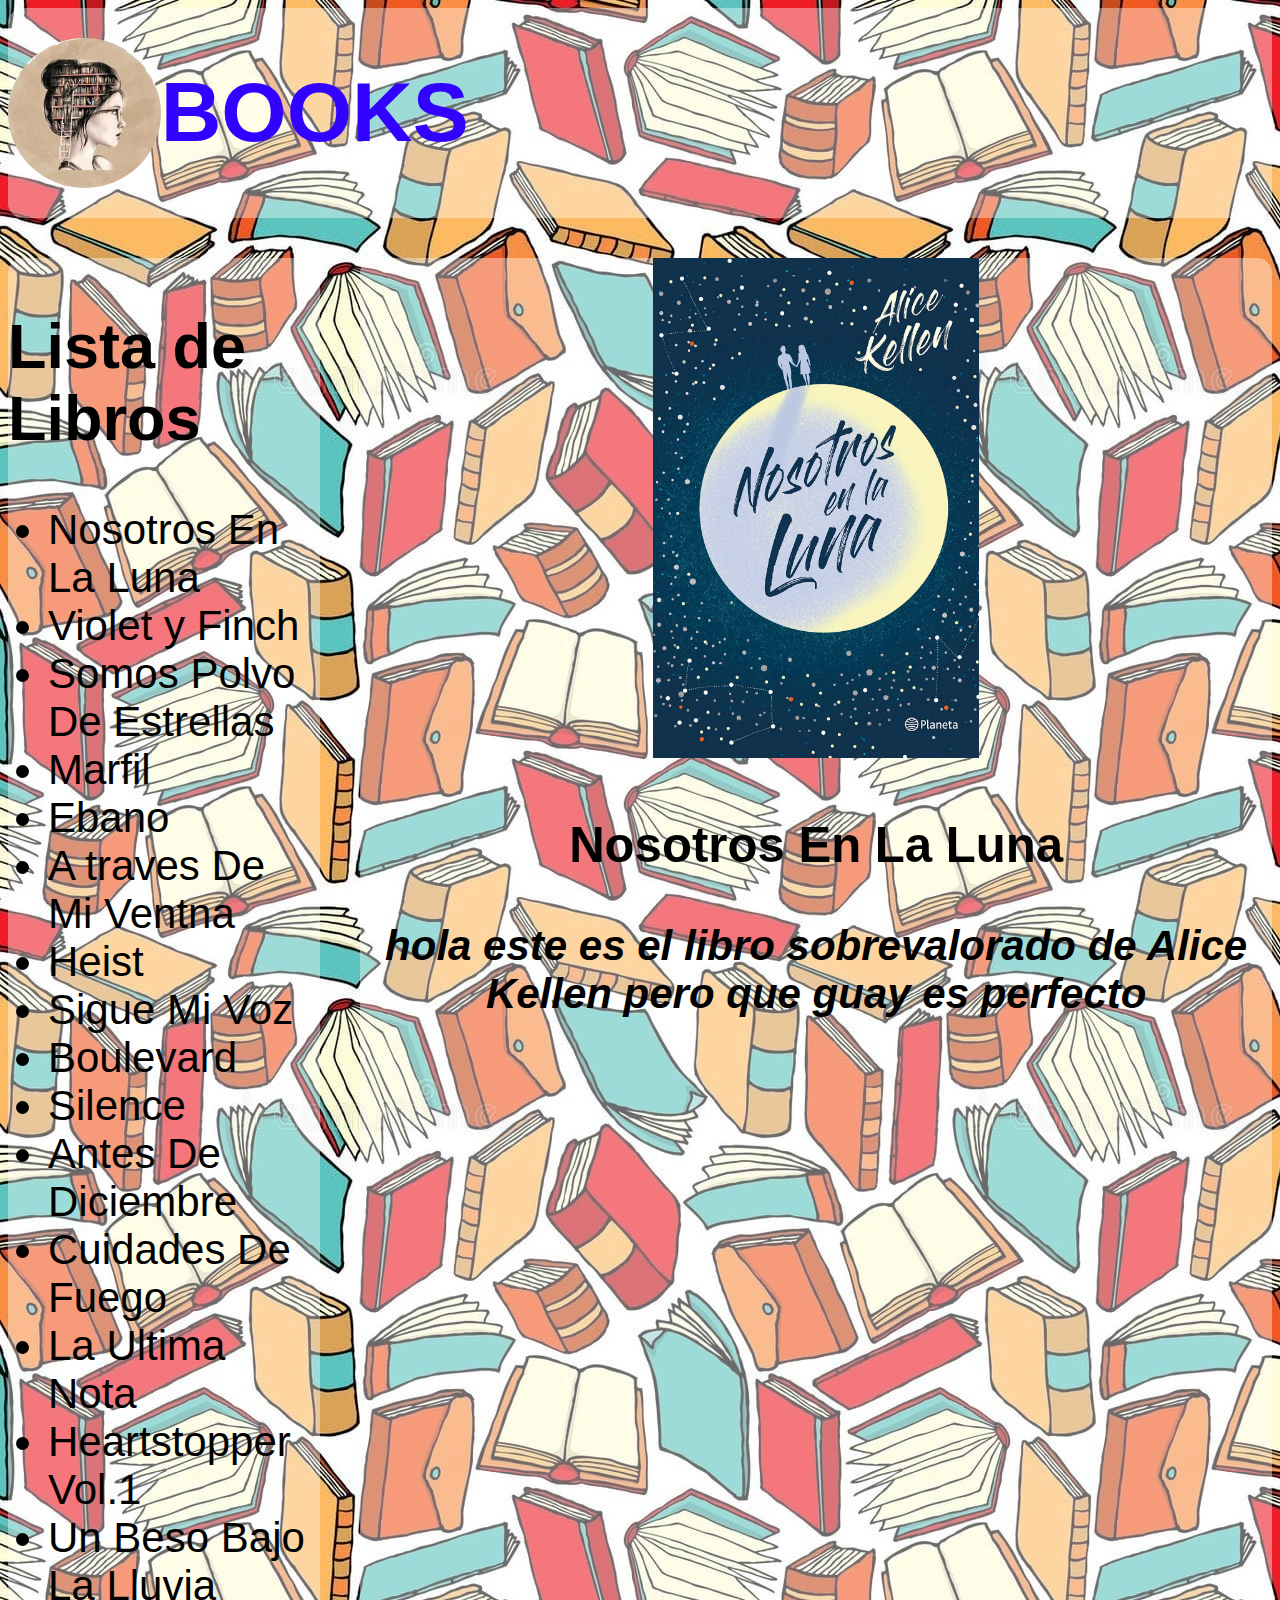
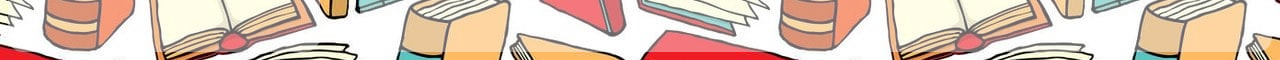
==== index.html @ a20a90fb "cambio7" ====
<!DOCTYPE html>
<html lang="es">
<head>
    <meta charset="UTF-8">
    <meta http-equiv="X-UA-Compatible" content="IE=edge">
    <meta name="viewport" content="width=device-width, initial-scale=1.0">
    <title>15 libros que tienes que Leer </title>
</head>
<body style="background-image: url( 'imagenes/fondo.2.jpeg');font-size: 42px; font-family: Impact, Haettenschweiler, 'Arial Narrow Bold', sans-serif; color: rgb(0, 0, 0);"  >
    <header style="background-color: rgba(255, 255, 255, 0.400); border-radius: 15px; margin-bottom: 40px;" >
        <div style="display: flex ;align-items:center ">
           <img src="imagenes/logo.jpeg" alt="logo" height="150"style="border-radius:50%";>
            <h1 style="color:rgb(49, 2, 255) ;"> BOOKS  </h1>
        </div>
    </header>
    <div  style="display:flex ;">
        <div style="background-color: rgba(255, 255, 255, 0.400);border-radius: 15px; margin-right: 40px;" >
           <h2> Lista de Libros </h2>
            <ul>
                <li>Nosotros En La Luna</li>
                <li>Violet y Finch</li>
                <li>Somos Polvo De Estrellas</li>
                <li>Marfil</li>
                <li>Ebano</li>
                <li>A traves De Mi Ventna</li>
                <li>Heist</li>
                <li>Sigue Mi Voz</li>
                <li>Boulevard</li>
                <li>Silence</li>
                <li>Antes De Diciembre</li>
                <li>Cuidades De Fuego</li>
                <li>La Ultima Nota</li>
                <li>Heartstopper Vol.1</li>
                <li>Un Beso Bajo La Lluvia</li>
            </ul>
        </div>
        <div style="background-color: rgba(255, 255, 255, 0.400) ;border-radius: 15px; text-align: center;"  >
            <img src="imagenes/nosotros en la luna.jpeg" alt="caja del juego" height="500">
            <br>
            <h3>Nosotros En La Luna</h3>
            <p> <b><i> hola este es el libro sobrevalorado de Alice Kellen pero que guay es perfecto </i></b> </p>
        </div>
    </div>
    </body>
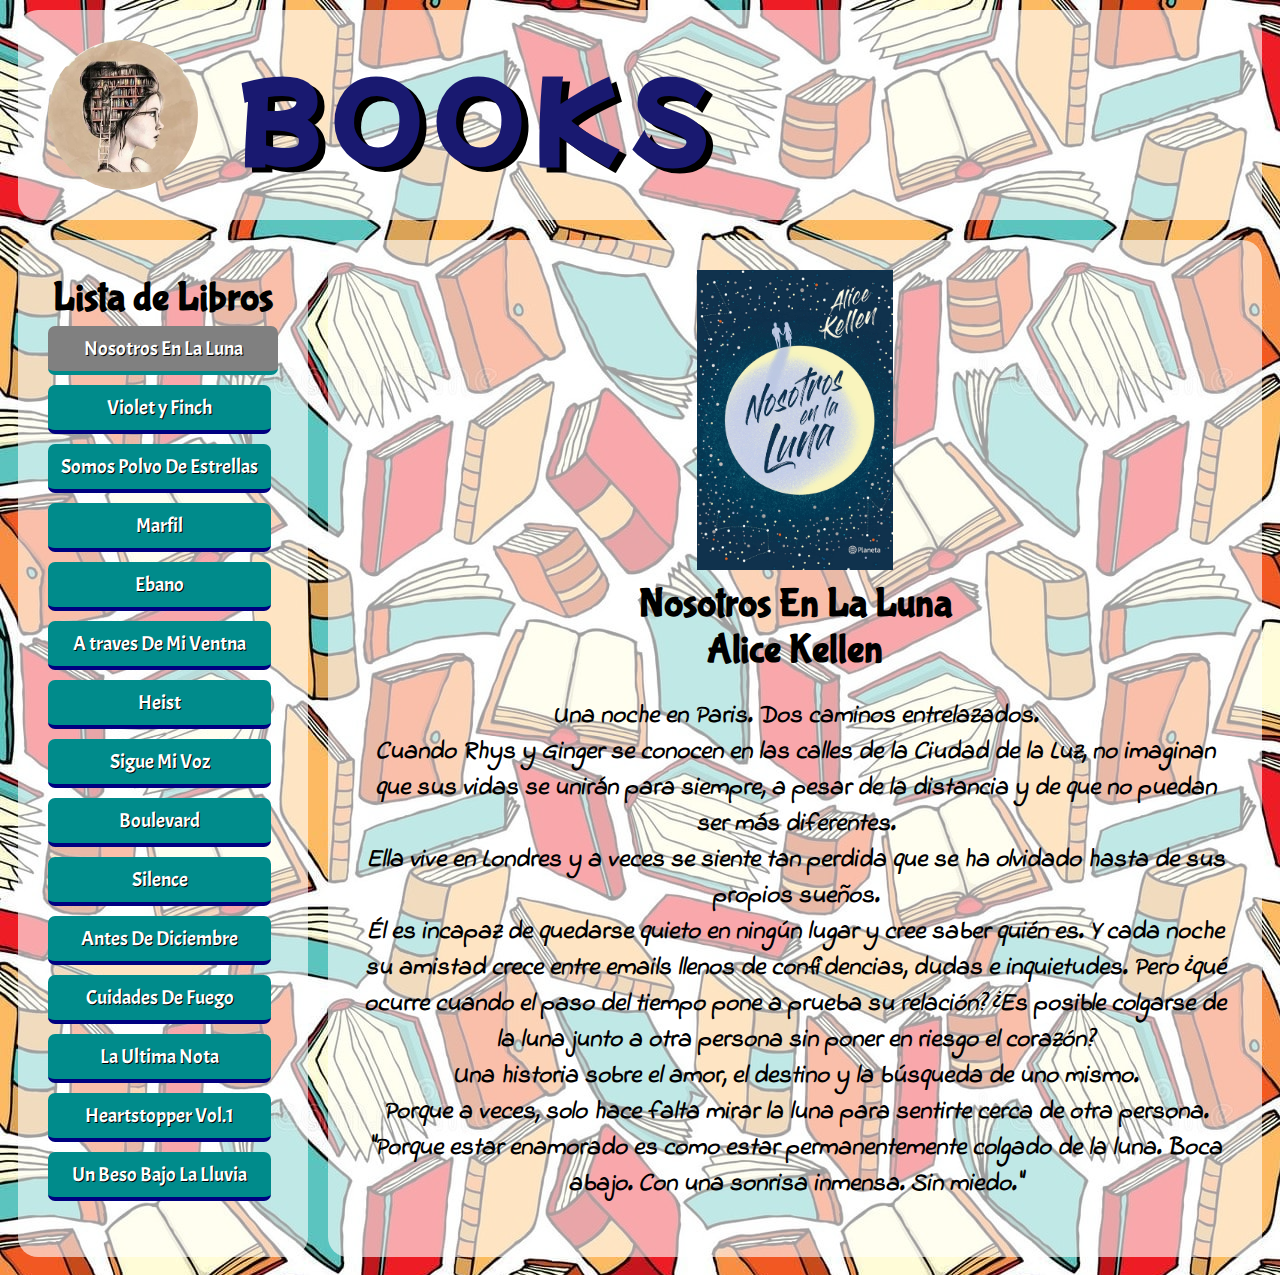
==== commit af04aea6: "cambio8" ====
--- a/index.html
+++ b/index.html
@@ -4,41 +4,47 @@
     <meta charset="UTF-8">
     <meta http-equiv="X-UA-Compatible" content="IE=edge">
     <meta name="viewport" content="width=device-width, initial-scale=1.0">
-    <title>15 libros que tienes que Leer </title>
+    <title>Libros interesntes  </title>
+    <link rel="stylesheet" href="css/estilos.css">
 </head>
-<body style="background-image: url( 'imagenes/fondo.2.jpeg');font-size: 42px; font-family: Impact, Haettenschweiler, 'Arial Narrow Bold', sans-serif; color: rgb(0, 0, 0);"  >
-    <header style="background-color: rgba(255, 255, 255, 0.400); border-radius: 15px; margin-bottom: 40px;" >
-        <div style="display: flex ;align-items:center ">
-           <img src="imagenes/logo.jpeg" alt="logo" height="150"style="border-radius:50%";>
-            <h1 style="color:rgb(49, 2, 255) ;"> BOOKS  </h1>
+<body  >
+    <header class="fondo-interno" >
+        <div class="centro" >
+            <img id="logo" src="imagenes/logo.jpeg" alt="logo">
+            <h1  id="titulo" > BOOKS  </h1>
         </div>
     </header>
-    <div  style="display:flex ;">
-        <div style="background-color: rgba(255, 255, 255, 0.400);border-radius: 15px; margin-right: 40px;" >
+    <div  id="contenido-principal">
+        <div id="lista" class="fondo-interno" >
            <h2> Lista de Libros </h2>
-            <ul>
-                <li>Nosotros En La Luna</li>
-                <li>Violet y Finch</li>
-                <li>Somos Polvo De Estrellas</li>
-                <li>Marfil</li>
-                <li>Ebano</li>
-                <li>A traves De Mi Ventna</li>
-                <li>Heist</li>
-                <li>Sigue Mi Voz</li>
-                <li>Boulevard</li>
-                <li>Silence</li>
-                <li>Antes De Diciembre</li>
-                <li>Cuidades De Fuego</li>
-                <li>La Ultima Nota</li>
-                <li>Heartstopper Vol.1</li>
-                <li>Un Beso Bajo La Lluvia</li>
-            </ul>
+                <button class=" selec">Nosotros En La Luna</button>
+                <button>Violet y Finch</button>
+                <button>Somos Polvo De Estrellas</button>
+                <button>Marfil</button>
+                <button>Ebano</button>
+                <button>A traves De Mi Ventna</button>
+                <button>Heist</button>
+                <button>Sigue Mi Voz</button>
+                <button>Boulevard</button>
+                <button>Silence</button>
+                <button>Antes De Diciembre</button>
+                <button>Cuidades De Fuego</button>
+                <button>La Ultima Nota</button>
+                <button>Heartstopper Vol.1</button>
+                <button>Un Beso Bajo La Lluvia</button>
         </div>
-        <div style="background-color: rgba(255, 255, 255, 0.400) ;border-radius: 15px; text-align: center;"  >
-            <img src="imagenes/nosotros en la luna.jpeg" alt="caja del juego" height="500">
+        <div id="libro-seleccionado" class="fondo-interno"  >
+            <img src="imagenes/nosotros en la luna.jpeg" alt="caja del juego"  height="300">
             <br>
-            <h3>Nosotros En La Luna</h3>
-            <p> <b><i> hola este es el libro sobrevalorado de Alice Kellen pero que guay es perfecto </i></b> </p>
+            <h3>Nosotros En La Luna 
+                <br> Alice Kellen
+            </h3>
+            <p> <b> <i> Una noche en Paris. Dos caminos entrelazados. <br> Cuando Rhys y Ginger se conocen en las calles de la Ciudad de la Luz, no imaginan que sus vidas se unirán para siempre, a pesar de la distancia y de que no puedan ser más diferentes.
+              <br>  Ella vive en Londres y a veces se siente tan perdida que se ha olvidado hasta de sus propios sueños. <br> Él es incapaz de quedarse quieto en ningún lugar y cree saber quién es. Y cada noche su amistad crece entre emails llenos de confidencias, dudas e inquietudes.
+                Pero ¿qué ocurre cuando el paso del tiempo pone a prueba su relación? ¿Es posible colgarse de la luna junto a otra persona sin poner en riesgo el corazón? <br> Una historia sobre el amor, el destino y la búsqueda de uno mismo.
+               <br> Porque a veces, solo hace falta mirar la luna para sentirte cerca de otra persona.
+               <br> "Porque estar enamorado es como estar permanentemente colgado de la luna. Boca abajo. Con una sonrisa inmensa. Sin miedo."  </i></b> </p>
         </div>
     </div>
-    </body>+    </body>
+</html>--- a/css/estilos.css
+++ b/css/estilos.css
@@ -0,0 +1,93 @@
+@import url('https://fonts.googleapis.com/css2?family=Bubblegum+Sans&display=swap');
+@import url('https://fonts.googleapis.com/css2?family=Acme&display=swap');
+@import url('https://fonts.googleapis.com/css2?family=Mochiy+Pop+One&display=swap');
+@import url('https://fonts.googleapis.com/css2?family=Indie+Flower&display=swap');
+
+#contenido-principal{  
+    display: flex; 
+    align-items: stretch;
+}
+
+.centro{  
+    display: flex; 
+    align-items: center; 
+}
+
+body{ 
+    background-image: url( '../imagenes/fondo.2.jpeg'); 
+    font-size: 25px;
+}
+
+#titulo{ 
+    font-family: 'Mochiy Pop One', sans-serif;
+    align-items:center;
+    color:midnightblue; 
+    text-shadow: 7px 5px black;
+    font-size: 100px;
+    margin: 0px;
+    letter-spacing: 10px;
+}
+
+#logo {
+    width: 150px;  
+    height: 150px; 
+    border-radius: 50%;
+    margin-right: 40px;
+}
+
+#lista { 
+    min-width: 230px;
+    text-align: center;
+} 
+
+#lista button{ 
+    background-color:darkcyan;
+    color:white;
+    display: block; 
+    margin-bottom: 10px; 
+    width: 97%;
+    font-family: 'Acme', sans-serif;
+    text-shadow: 1px 1px black;
+    font-size: 20px;
+    padding: 10px;
+    border-style: none;
+    border-bottom-style: solid;
+    border-width: 4px;
+    border-color:navy;
+    border-radius: 7px;
+    transition: .7s;
+    cursor: pointer;
+}
+
+#lista button:hover,
+#lista button.selec { 
+    background-color:grey;
+    border-color:darkcyan;
+    width:100% ;
+    transition: .7s ;
+}
+
+
+h2, h3{ 
+    font-family: 'Bubblegum Sans', cursive; 
+    color:black; 
+    font-size: 40px;
+    margin: 5px;
+}
+
+div p b i {
+    font-family: 'Indie Flower', cursive;
+    color: rgb(0, 0, 0);
+    text-align: center; 
+}
+
+#libro-seleccionado{
+    text-align: center;   
+}
+
+.fondo-interno{ 
+    background-color: rgba(255, 255, 255, 0.616); 
+    margin: 10PX; 
+    padding: 30px; 
+    border-radius: 20px; 
+} 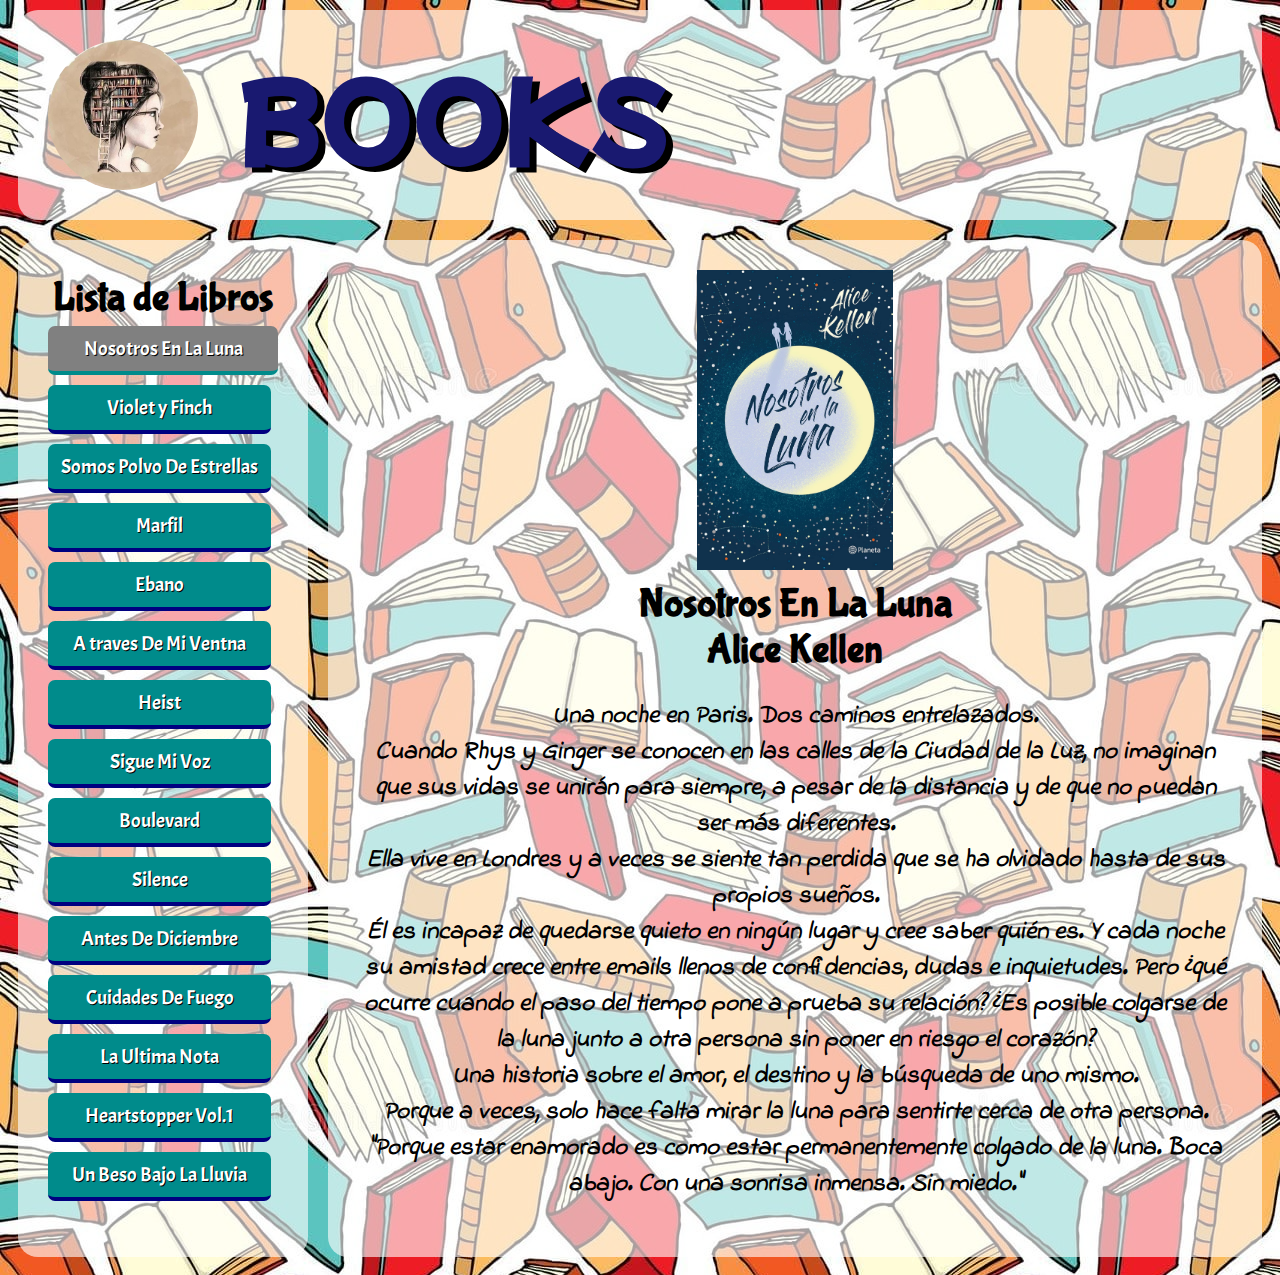
==== commit f225b0c7: "cambio9" ====
--- a/index.html
+++ b/index.html
@@ -34,7 +34,7 @@
                 <button>Un Beso Bajo La Lluvia</button>
         </div>
         <div id="libro-seleccionado" class="fondo-interno"  >
-            <img src="imagenes/nosotros en la luna.jpeg" alt="caja del juego"  height="300">
+            <img src="imagenes/nosotros en la luna.jpeg" alt="caja del juego" class=" imagenes" >
             <br>
             <h3>Nosotros En La Luna 
                 <br> Alice Kellen
--- a/css/estilos.css
+++ b/css/estilos.css
@@ -25,7 +25,12 @@
     text-shadow: 7px 5px black;
     font-size: 100px;
     margin: 0px;
-    letter-spacing: 10px;
+    transition:0.5s ;
+}
+
+#titulo:hover{
+    letter-spacing: 10px; 
+    transition:0.5s ;
 }
 
 #logo {
@@ -81,6 +86,8 @@
     text-align: center; 
 }
 
+.imagenes{ height: 300px;}
+
 #libro-seleccionado{
     text-align: center;   
 }
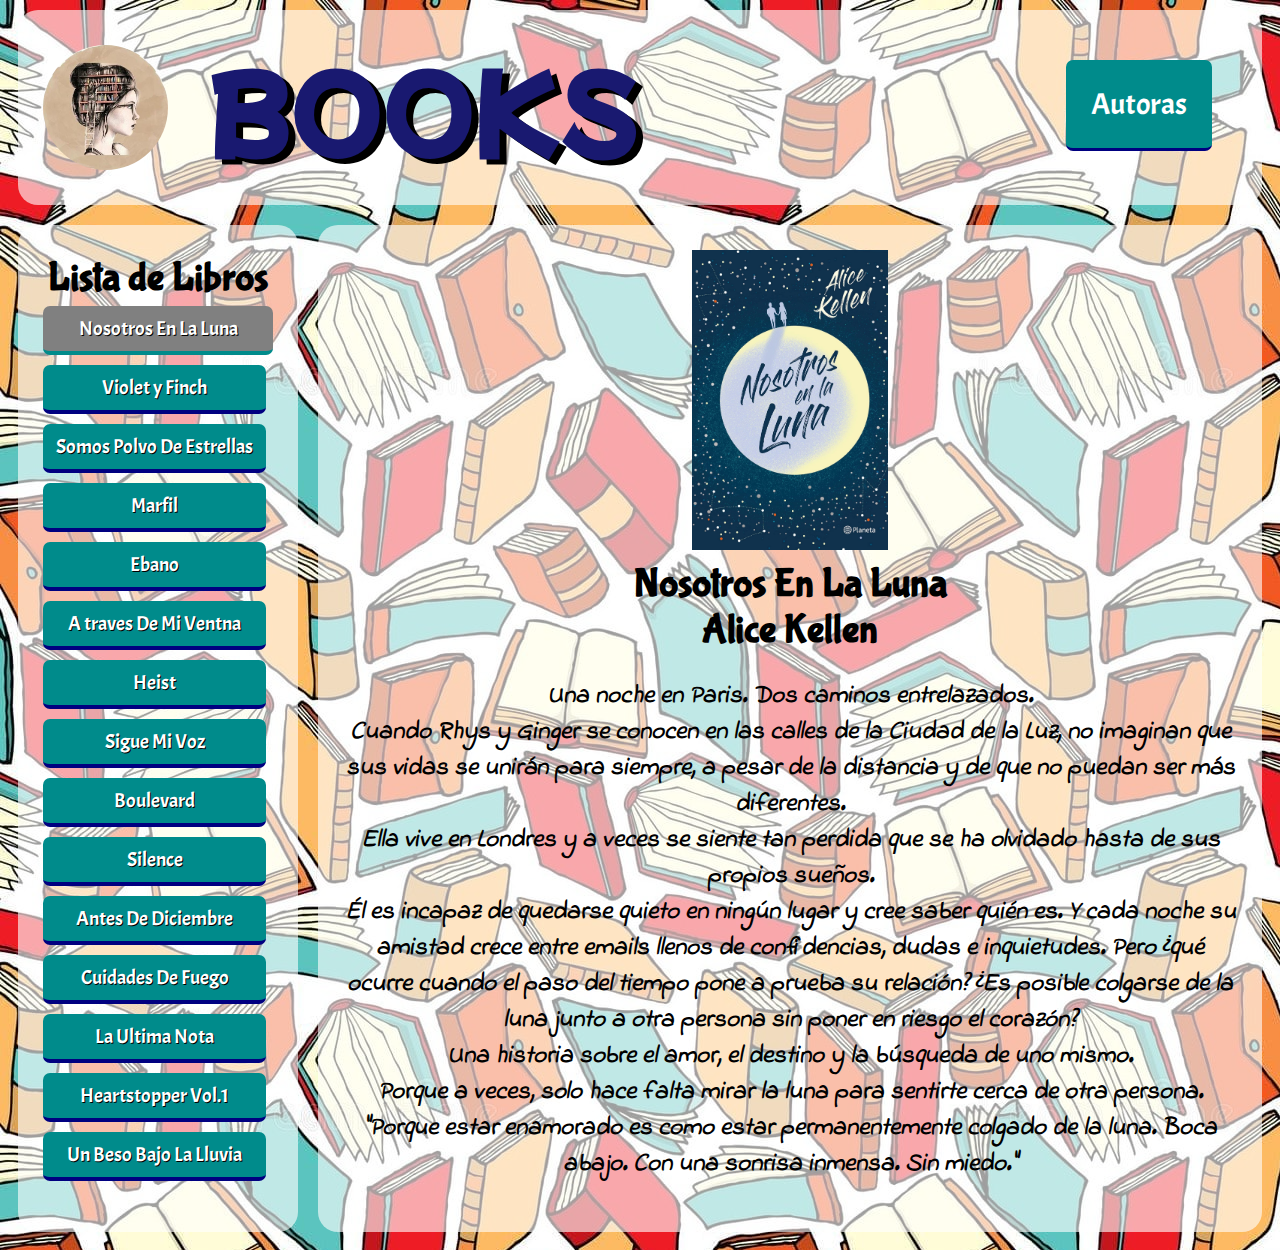
==== commit 75541f77: "210722" ====
--- a/index.html
+++ b/index.html
@@ -9,9 +9,12 @@
 </head>
 <body  >
     <header class="fondo-interno" >
-        <div class="centro" >
+        <a href="" class="centrado" >
             <img id="logo" src="imagenes/logo.jpeg" alt="logo">
             <h1  id="titulo" > BOOKS  </h1>
+        </a>
+        <div id="ligs">
+            <a href="vistas/cajas.html" class="centrado" > Autoras</a>
         </div>
     </header>
     <div  id="contenido-principal">
@@ -36,9 +39,9 @@
         <div id="libro-seleccionado" class="fondo-interno"  >
             <img src="imagenes/nosotros en la luna.jpeg" alt="caja del juego" class=" imagenes" >
             <br>
-            <h3>Nosotros En La Luna 
+            <h2>Nosotros En La Luna 
                 <br> Alice Kellen
-            </h3>
+            </h2>
             <p> <b> <i> Una noche en Paris. Dos caminos entrelazados. <br> Cuando Rhys y Ginger se conocen en las calles de la Ciudad de la Luz, no imaginan que sus vidas se unirán para siempre, a pesar de la distancia y de que no puedan ser más diferentes.
               <br>  Ella vive en Londres y a veces se siente tan perdida que se ha olvidado hasta de sus propios sueños. <br> Él es incapaz de quedarse quieto en ningún lugar y cree saber quién es. Y cada noche su amistad crece entre emails llenos de confidencias, dudas e inquietudes.
                 Pero ¿qué ocurre cuando el paso del tiempo pone a prueba su relación? ¿Es posible colgarse de la luna junto a otra persona sin poner en riesgo el corazón? <br> Una historia sobre el amor, el destino y la búsqueda de uno mismo.
--- a/css/estilos.css
+++ b/css/estilos.css
@@ -3,19 +3,32 @@
 @import url('https://fonts.googleapis.com/css2?family=Mochiy+Pop+One&display=swap');
 @import url('https://fonts.googleapis.com/css2?family=Indie+Flower&display=swap');
 
-#contenido-principal{  
-    display: flex; 
-    align-items: stretch;
-}
-
-.centro{  
-    display: flex; 
-    align-items: center; 
-}
-
 body{ 
     background-image: url( '../imagenes/fondo.2.jpeg'); 
     font-size: 25px;
+}
+
+header{ 
+    display: flex; 
+    justify-content: space-between;
+    align-items:stretch; 
+}
+
+ header a { 
+    text-decoration: none;
+ }
+
+ #logo {
+    width: 125px;  
+    height: 125px; 
+    border-radius: 50%;
+    margin-right: 40px;
+    transition: 1s;
+}
+
+#logo:hover{
+    transform: rotate( 15deg);
+    transition:1s;
 }
 
 #titulo{ 
@@ -33,11 +46,8 @@
     transition:0.5s ;
 }
 
-#logo {
-    width: 150px;  
-    height: 150px; 
-    border-radius: 50%;
-    margin-right: 40px;
+#libro-seleccionado{
+    text-align: center;   
 }
 
 #lista { 
@@ -72,8 +82,24 @@
     transition: .7s ;
 }
 
+#contenido-principal{  
+    display: flex; 
+    align-items: stretch;
+}
 
-h2, h3{ 
+.fondo-interno{ 
+    background-color: rgba(255, 255, 255, 0.616); 
+    margin: 10PX; 
+    padding: 25px; 
+    border-radius: 20px; 
+} 
+
+.centrado {
+    display: flex;
+    align-items: center;
+  }
+
+h2{ 
     font-family: 'Bubblegum Sans', cursive; 
     color:black; 
     font-size: 40px;
@@ -92,9 +118,59 @@
     text-align: center;   
 }
 
-.fondo-interno{ 
-    background-color: rgba(255, 255, 255, 0.616); 
-    margin: 10PX; 
-    padding: 30px; 
-    border-radius: 20px; 
-} +.caja  {
+    text-align: center;
+    background-color: rgb(1, 59, 113);
+    border-style:solid;
+    border-color: rgb(1, 59, 113);
+    border-radius: 20px;
+    margin: 42px;
+    transition: 0.5s;
+}
+
+.caja:hover{
+    border-color: black;
+    background-color: black;
+    transition: 0.5s;
+ }
+
+.caja h2 { 
+    color:deepskyblue;
+    transition: 0.5s;
+}
+
+.caja:hover h2{ 
+    color: white;
+    transition: 0.5s;
+}
+
+.caja img{ 
+    height: 330px;
+    border-top-left-radius: 20px;
+    border-top-right-radius:20px ;
+}
+
+#ligs a{
+    border-radius: 7px;
+    background-color:darkcyan;
+    color: white;
+    padding: 25px;
+    border-bottom-style: solid;
+    border-color: navy;
+    font-family: 'Acme', sans-serif;
+    font-size: 30px;
+    margin: 25px;
+    transition: .7s;
+}
+
+#ligs a:hover{
+    background-color: grey;
+    border-color: darkcyan;
+    transition: .7s;
+}
+
+.sub-p{
+    text-decoration: none;
+    color: deepskyblue;
+    font-family: 'Acme', sans-serif;
+}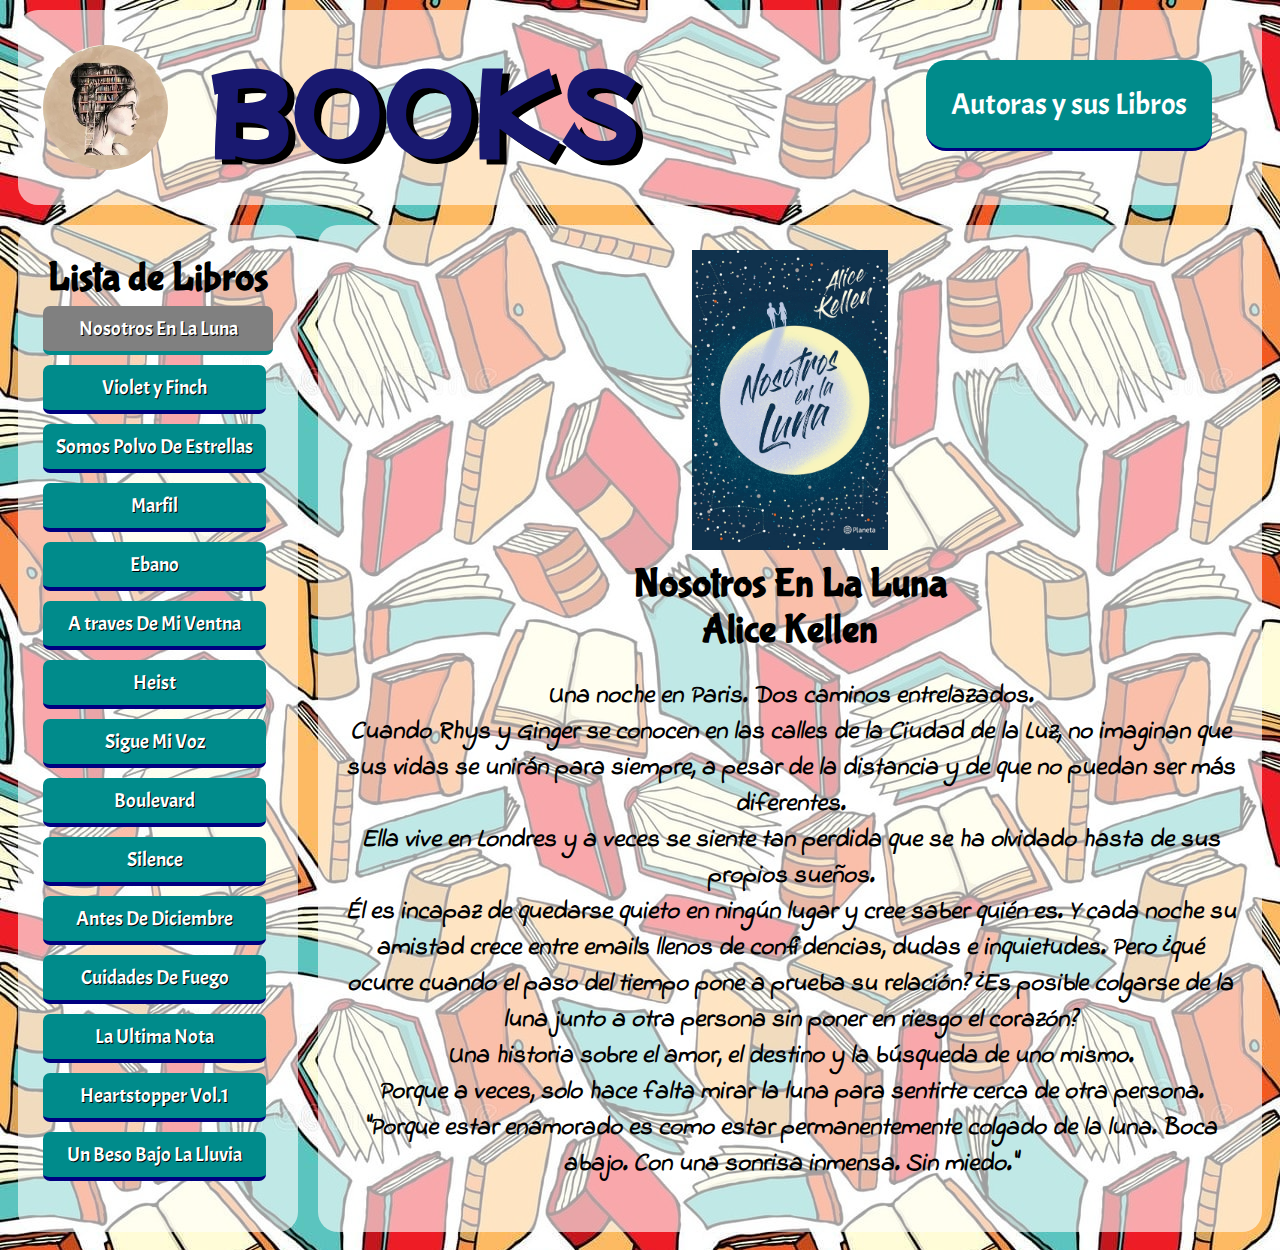
==== commit c5344ea9: "230722" ====
--- a/index.html
+++ b/index.html
@@ -4,8 +4,8 @@
     <meta charset="UTF-8">
     <meta http-equiv="X-UA-Compatible" content="IE=edge">
     <meta name="viewport" content="width=device-width, initial-scale=1.0">
-    <title>Libros interesntes  </title>
-    <link rel="stylesheet" href="css/estilos.css">
+    <title>Libros interesantes  </title>
+    <link rel="stylesheet" href="css/principal.css">
 </head>
 <body  >
     <header class="fondo-interno" >
@@ -14,7 +14,7 @@
             <h1  id="titulo" > BOOKS  </h1>
         </a>
         <div id="ligs">
-            <a href="vistas/cajas.html" class="centrado" > Autoras</a>
+            <a href="vistas/cajas.html" class="centrado" > Autoras y sus Libros</a>
         </div>
     </header>
     <div  id="contenido-principal">
@@ -37,7 +37,7 @@
                 <button>Un Beso Bajo La Lluvia</button>
         </div>
         <div id="libro-seleccionado" class="fondo-interno"  >
-            <img src="imagenes/nosotros en la luna.jpeg" alt="caja del juego" class=" imagenes" >
+             <img src="imagenes/nosotros en la luna.jpeg" alt="caja del juego" class=" imagenes">
             <br>
             <h2>Nosotros En La Luna 
                 <br> Alice Kellen
--- a/css/principal.css
+++ b/css/principal.css
@@ -0,0 +1,3 @@
+
+@import url( 'estilos.css');
+@import url( 'responsivo.css');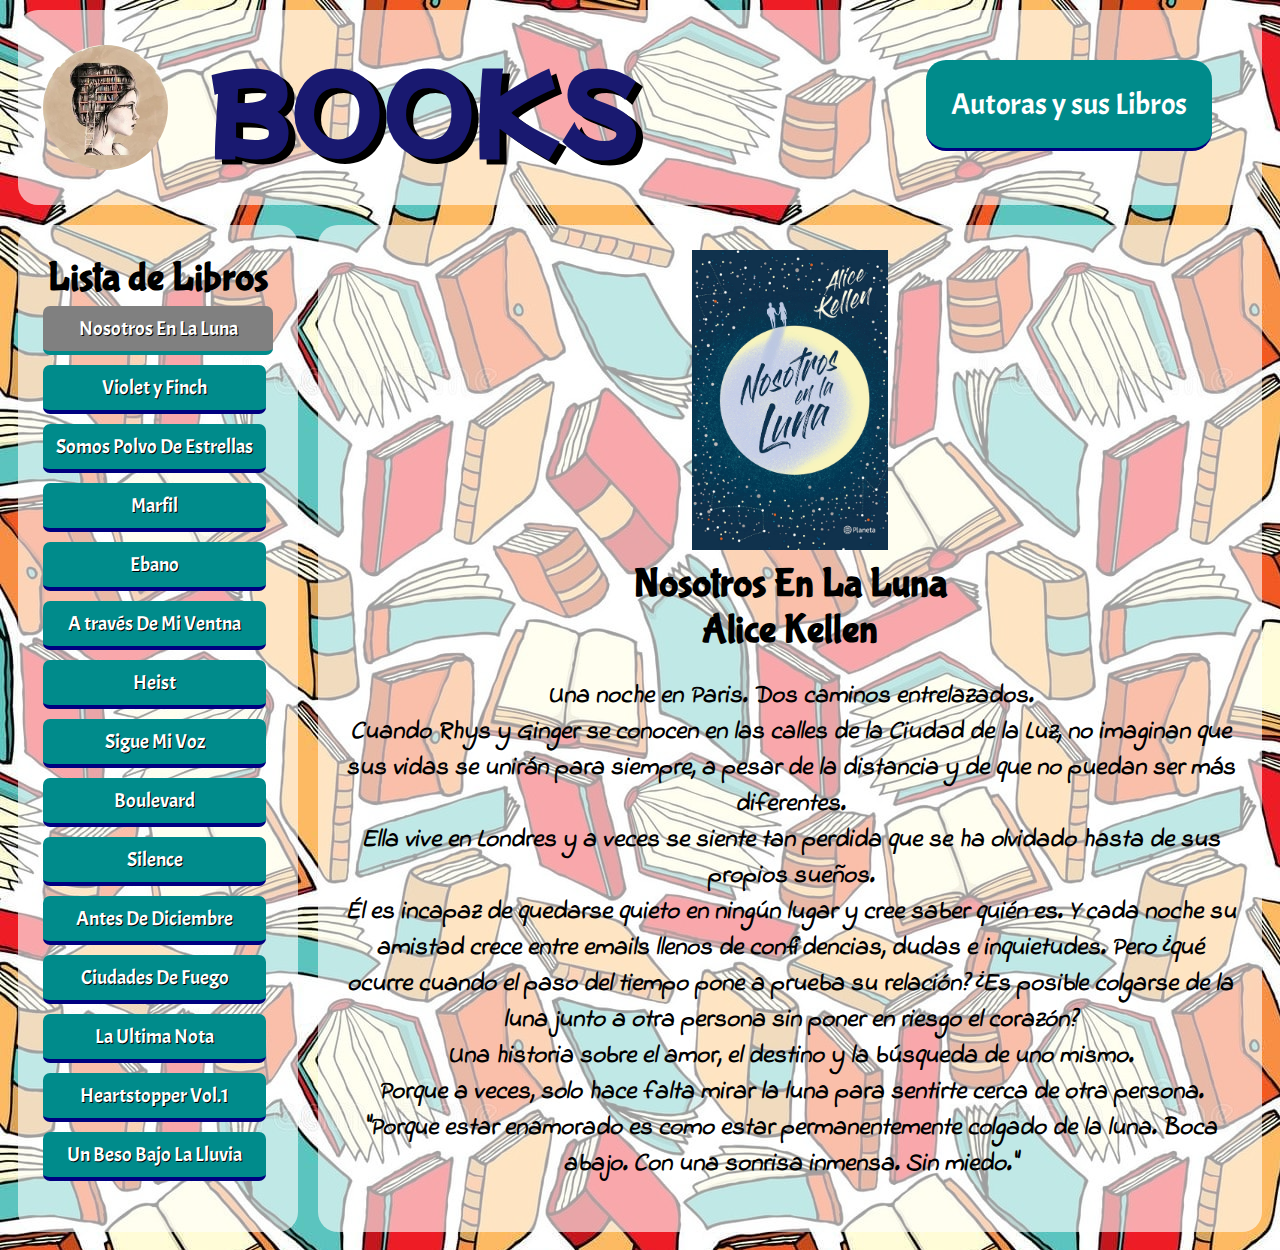
==== commit d8fe1a93: "250722" ====
--- a/index.html
+++ b/index.html
@@ -25,13 +25,13 @@
                 <button>Somos Polvo De Estrellas</button>
                 <button>Marfil</button>
                 <button>Ebano</button>
-                <button>A traves De Mi Ventna</button>
+                <button>A través De Mi Ventna</button>
                 <button>Heist</button>
                 <button>Sigue Mi Voz</button>
                 <button>Boulevard</button>
                 <button>Silence</button>
                 <button>Antes De Diciembre</button>
-                <button>Cuidades De Fuego</button>
+                <button>Ciudades De Fuego</button>
                 <button>La Ultima Nota</button>
                 <button>Heartstopper Vol.1</button>
                 <button>Un Beso Bajo La Lluvia</button>
--- a/css/principal.css
+++ b/css/principal.css
@@ -1,3 +1,4 @@
 
 @import url( 'estilos.css');
+@import url( 'subpaginas.css');
 @import url( 'responsivo.css');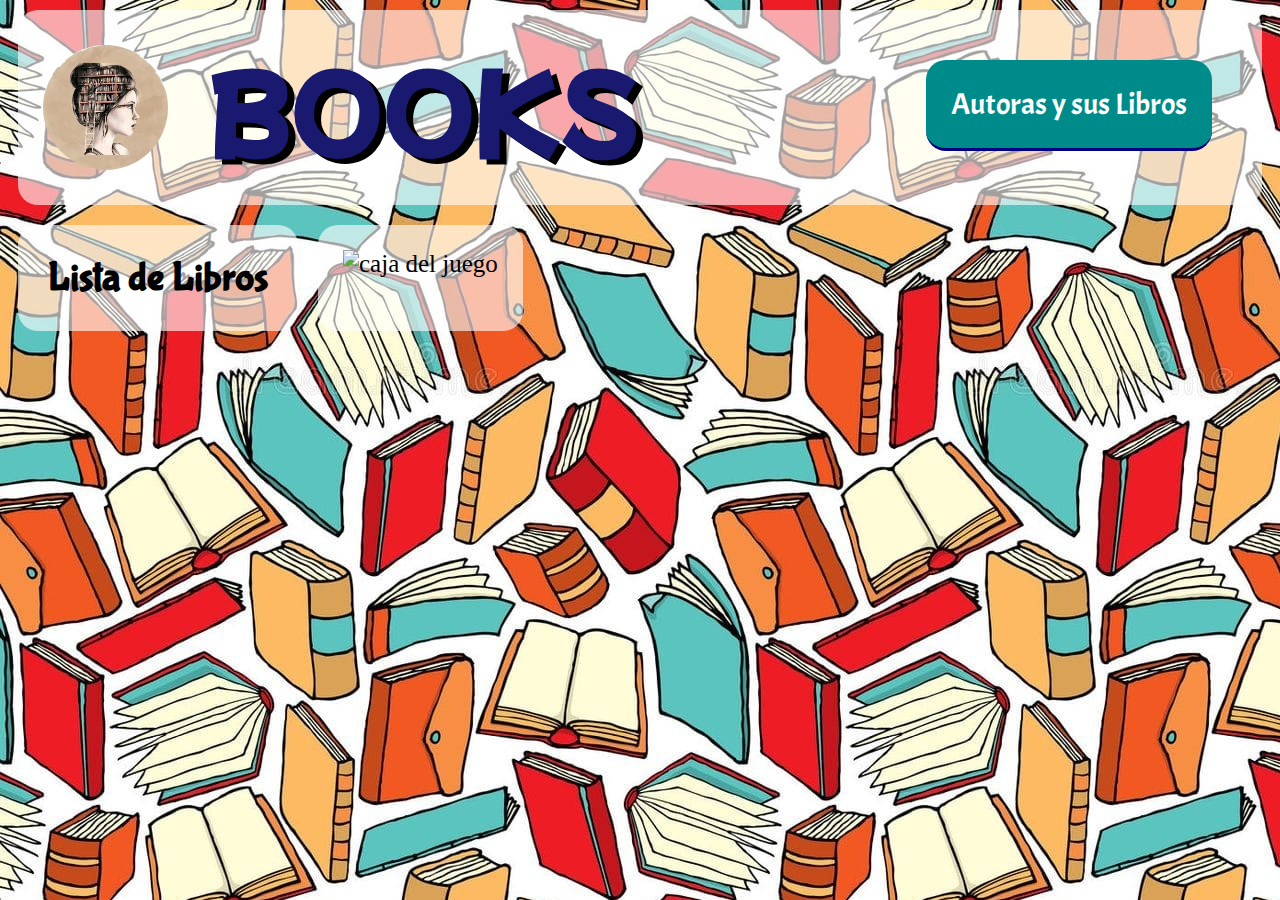
==== commit c0e29c16: "1232pm" ====
--- a/index.html
+++ b/index.html
@@ -20,34 +20,16 @@
     <div  id="contenido-principal">
         <div id="lista" class="fondo-interno" >
            <h2> Lista de Libros </h2>
-                <button class=" selec">Nosotros En La Luna</button>
-                <button>Violet y Finch</button>
-                <button>Somos Polvo De Estrellas</button>
-                <button>Marfil</button>
-                <button>Ebano</button>
-                <button>A través De Mi Ventna</button>
-                <button>Heist</button>
-                <button>Sigue Mi Voz</button>
-                <button>Boulevard</button>
-                <button>Silence</button>
-                <button>Antes De Diciembre</button>
-                <button>Ciudades De Fuego</button>
-                <button>La Ultima Nota</button>
-                <button>Heartstopper Vol.1</button>
-                <button>Un Beso Bajo La Lluvia</button>
         </div>
         <div id="libro-seleccionado" class="fondo-interno"  >
-             <img src="imagenes/nosotros en la luna.jpeg" alt="caja del juego" class=" imagenes">
+             <img src="" alt="caja del juego" class=" imagenes">
             <br>
-            <h2>Nosotros En La Luna 
-                <br> Alice Kellen
-            </h2>
-            <p> <b> <i> Una noche en Paris. Dos caminos entrelazados. <br> Cuando Rhys y Ginger se conocen en las calles de la Ciudad de la Luz, no imaginan que sus vidas se unirán para siempre, a pesar de la distancia y de que no puedan ser más diferentes.
-              <br>  Ella vive en Londres y a veces se siente tan perdida que se ha olvidado hasta de sus propios sueños. <br> Él es incapaz de quedarse quieto en ningún lugar y cree saber quién es. Y cada noche su amistad crece entre emails llenos de confidencias, dudas e inquietudes.
-                Pero ¿qué ocurre cuando el paso del tiempo pone a prueba su relación? ¿Es posible colgarse de la luna junto a otra persona sin poner en riesgo el corazón? <br> Una historia sobre el amor, el destino y la búsqueda de uno mismo.
-               <br> Porque a veces, solo hace falta mirar la luna para sentirte cerca de otra persona.
-               <br> "Porque estar enamorado es como estar permanentemente colgado de la luna. Boca abajo. Con una sonrisa inmensa. Sin miedo."  </i></b> </p>
+            <h2></h2>
+            <h3></h3>
+            <p> <b> <i>   </i></b> </p>
+            <h4></h4>
         </div>
     </div>
+    <script src="js/api.js"></script>
     </body>
 </html>